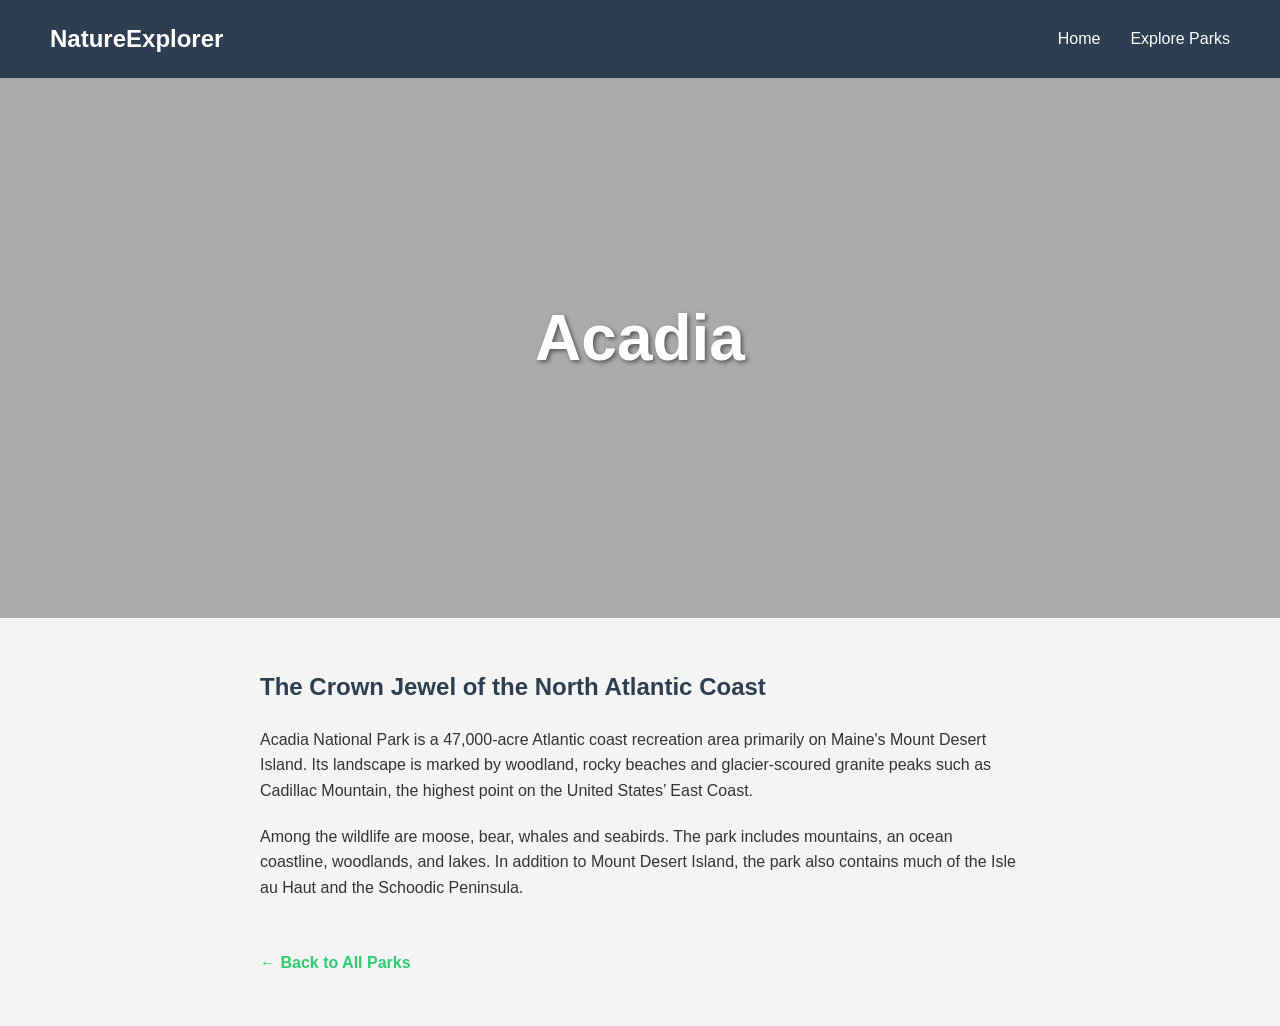
==== acadia.html @ 6b274d3b "Create nature exploration landing page and 7 sub-pages - Created index.html with hero section. - Cre" ====
<!DOCTYPE html>
<html lang="en">
<head>
    <meta charset="UTF-8">
    <meta name="viewport" content="width=device-width, initial-scale=1.0">
    <title>Acadia National Park - NatureExplorer</title>
    <link rel="stylesheet" href="style.css">
</head>
<body>
    <nav class="solid">
        <a href="index.html" class="logo">NatureExplorer</a>
        <ul class="nav-links">
            <li><a href="index.html">Home</a></li>
            <li><a href="parks.html">Explore Parks</a></li>
        </ul>
    </nav>
    <div class="hero sub-page" style="background-image: linear-gradient(rgba(0,0,0,0.3), rgba(0,0,0,0.3)), url('https://images.unsplash.com/photo-1549402505-896881729056?auto=format&fit=crop&w=1920&q=80');">
        <h1>Acadia</h1>
    </div>
    <div class="content">
        <h2>The Crown Jewel of the North Atlantic Coast</h2>
        <p>Acadia National Park is a 47,000-acre Atlantic coast recreation area primarily on Maine's Mount Desert Island. Its landscape is marked by woodland, rocky beaches and glacier-scoured granite peaks such as Cadillac Mountain, the highest point on the United States’ East Coast.</p>
        <p>Among the wildlife are moose, bear, whales and seabirds. The park includes mountains, an ocean coastline, woodlands, and lakes. In addition to Mount Desert Island, the park also contains much of the Isle au Haut and the Schoodic Peninsula.</p>
        <a href="parks.html" class="back-link">&larr; Back to All Parks</a>
    </div>
</body>
</html>
---- style.css ----
/* Global Styles */
* {
    margin: 0;
    padding: 0;
    box-sizing: border-box;
}

body {
    font-family: 'Segoe UI', Tahoma, Geneva, Verdana, sans-serif;
    line-height: 1.6;
    background-color: #f4f4f4;
    color: #333;
}

/* Navigation */
nav {
    position: absolute;
    top: 0;
    width: 100%;
    padding: 20px 50px;
    display: flex;
    justify-content: space-between;
    align-items: center;
    z-index: 10;
    transition: background-color 0.3s ease;
}

/* For pages with a solid nav background */
nav.solid {
    position: relative;
    background-color: #2c3e50;
}

.logo {
    font-size: 1.5rem;
    font-weight: bold;
    text-decoration: none;
    color: #fff;
}

.nav-links {
    list-style: none;
    display: flex;
}

.nav-links li {
    margin-left: 30px;
}

.nav-links a {
    text-decoration: none;
    color: #fff;
    font-weight: 500;
    transition: color 0.3s ease;
}

.nav-links a:hover {
    color: #2ecc71;
}

/* Hero Sections */
.hero {
    background-position: center;
    background-repeat: no-repeat;
    background-size: cover;
    position: relative;
    display: flex;
    justify-content: center;
    align-items: center;
    text-align: center;
    color: #fff;
}

.hero.full-height {
    height: 100vh;
}

.hero.sub-page {
    height: 60vh;
}

.hero h1 {
    font-size: 4rem;
    text-shadow: 2px 2px 4px rgba(0,0,0,0.5);
    margin-bottom: 20px;
}

.hero p {
    font-size: 1.5rem;
    margin-bottom: 30px;
    text-shadow: 1px 1px 2px rgba(0,0,0,0.5);
}

.hero-content {
    max-width: 800px;
    padding: 20px;
}

/* Buttons and Links */
.btn {
    display: inline-block;
    padding: 15px 30px;
    font-size: 1.2rem;
    color: #fff;
    background-color: #2ecc71;
    text-decoration: none;
    border-radius: 5px;
    transition: background-color 0.3s ease;
}

.btn:hover {
    background-color: #27ae60;
}

.back-link {
    display: inline-block;
    margin-top: 30px;
    color: #2ecc71;
    text-decoration: none;
    font-weight: bold;
}

.back-link:hover {
    text-decoration: underline;
}

/* Layout Containers */
.container {
    max-width: 1200px;
    margin: 50px auto;
    padding: 0 20px;
}

.content {
    max-width: 800px;
    margin: 50px auto;
    padding: 0 20px;
}

.content h2 {
    margin-bottom: 20px;
    color: #2c3e50;
}

.content p {
    margin-bottom: 20px;
}

/* Grid for Parks Gallery */
.parks-grid {
    display: grid;
    grid-template-columns: repeat(auto-fit, minmax(300px, 1fr));
    gap: 30px;
    margin-top: 40px;
}

.park-card {
    background-color: #fff;
    border-radius: 10px;
    overflow: hidden;
    box-shadow: 0 4px 6px rgba(0,0,0,0.1);
    transition: transform 0.3s ease;
}

.park-card:hover {
    transform: translateY(-5px);
}

.park-image {
    height: 200px;
    background-size: cover;
    background-position: center;
}

.park-info {
    padding: 20px;
}

.park-info h2 {
    margin-bottom: 10px;
    font-size: 1.5rem;
    color: #2c3e50;
}

.park-info p {
    font-size: 1rem;
    color: #666;
    margin-bottom: 20px;
    line-height: 1.5;
}

.park-info .btn {
    padding: 10px 20px;
    font-size: 1rem;
}

/* Responsive */
@media (max-width: 768px) {
    nav {
        padding: 20px;
    }
    .hero h1 {
        font-size: 2.5rem;
    }
    .hero p {
        font-size: 1.2rem;
    }
}
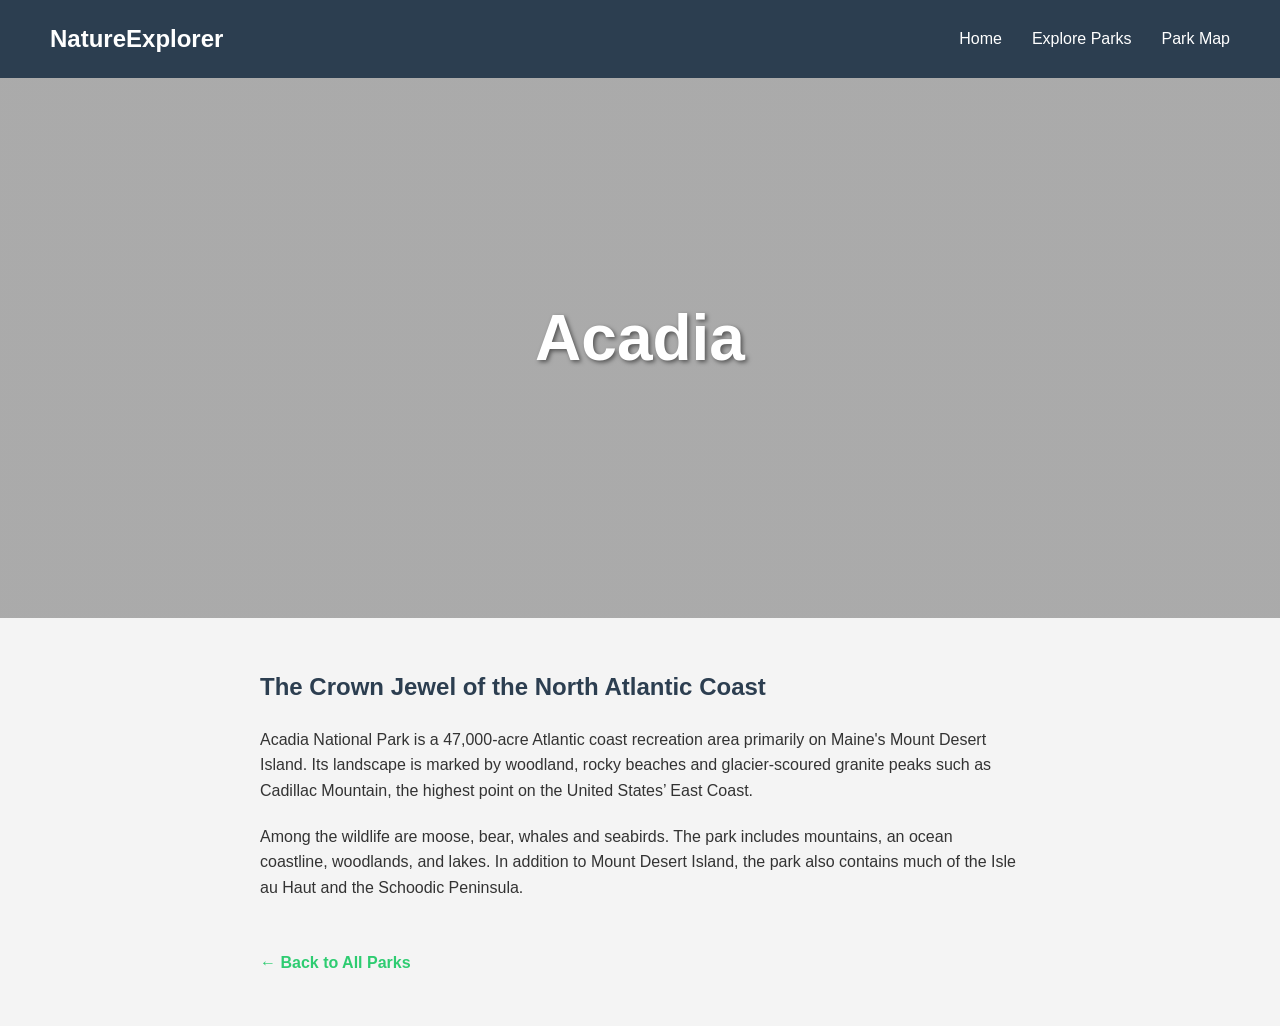
==== commit 665ae26f: "Add interactive park map and update site-wide navigation - Created map.html with Google Maps JavaScr" ====
--- a/acadia.html
+++ b/acadia.html
@@ -11,7 +11,7 @@
         <a href="index.html" class="logo">NatureExplorer</a>
         <ul class="nav-links">
             <li><a href="index.html">Home</a></li>
-            <li><a href="parks.html">Explore Parks</a></li>
+            <li><a href="parks.html">Explore Parks</a></li><li><a href="map.html">Park Map</a></li>
         </ul>
     </nav>
     <div class="hero sub-page" style="background-image: linear-gradient(rgba(0,0,0,0.3), rgba(0,0,0,0.3)), url('https://images.unsplash.com/photo-1549402505-896881729056?auto=format&fit=crop&w=1920&q=80');">
--- a/style.css
+++ b/style.css
@@ -206,3 +206,18 @@
         font-size: 1.2rem;
     }
 }
+
+/* Map specific styles */
+#map {
+    height: 600px;
+    width: 100%;
+    border-radius: 12px;
+    box-shadow: 0 4px 15px rgba(0,0,0,0.1);
+    margin: 2rem 0 3rem 0;
+}
+
+@media (max-width: 768px) {
+    #map {
+        height: 400px;
+    }
+}
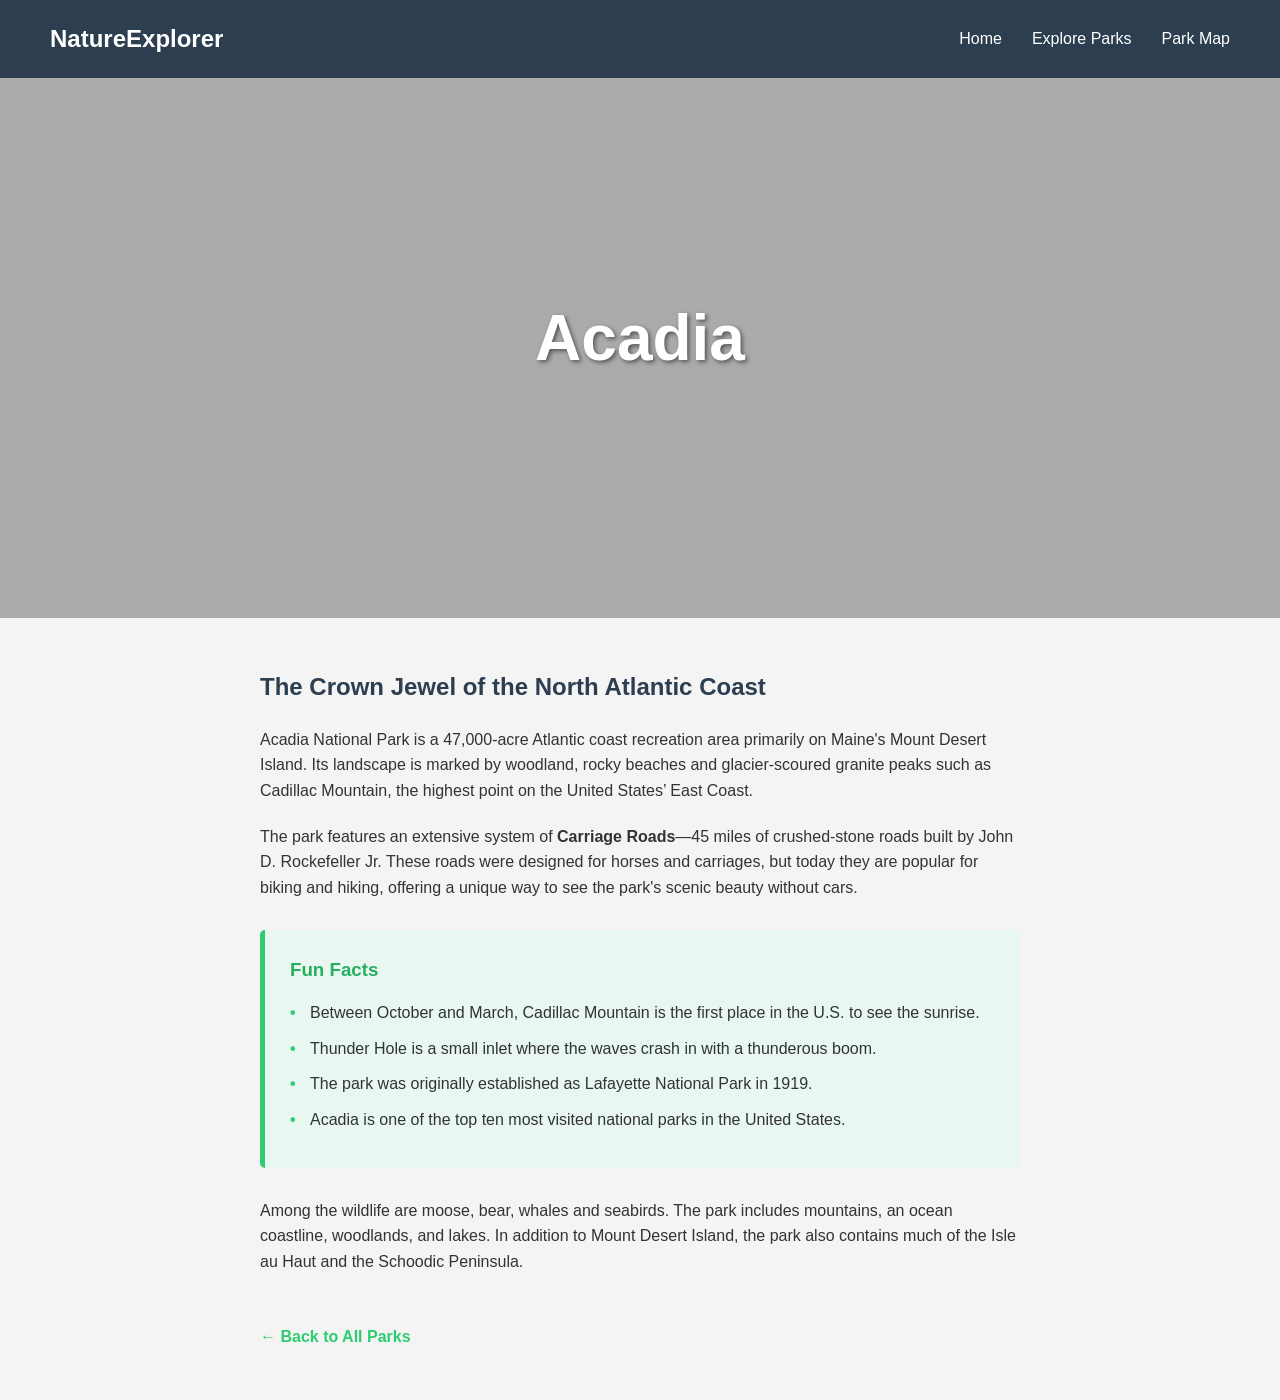
==== commit b6f2878f: "Create a multi-page nature exploration site for GitHub Pages - Add index.html as a landing page with" ====
--- a/acadia.html
+++ b/acadia.html
@@ -20,7 +20,21 @@
     <div class="content">
         <h2>The Crown Jewel of the North Atlantic Coast</h2>
         <p>Acadia National Park is a 47,000-acre Atlantic coast recreation area primarily on Maine's Mount Desert Island. Its landscape is marked by woodland, rocky beaches and glacier-scoured granite peaks such as Cadillac Mountain, the highest point on the United States’ East Coast.</p>
+
+        <p>The park features an extensive system of <strong>Carriage Roads</strong>—45 miles of crushed-stone roads built by John D. Rockefeller Jr. These roads were designed for horses and carriages, but today they are popular for biking and hiking, offering a unique way to see the park's scenic beauty without cars.</p>
+
+        <div class="fun-facts">
+            <h3>Fun Facts</h3>
+            <ul>
+                <li>Between October and March, Cadillac Mountain is the first place in the U.S. to see the sunrise.</li>
+                <li>Thunder Hole is a small inlet where the waves crash in with a thunderous boom.</li>
+                <li>The park was originally established as Lafayette National Park in 1919.</li>
+                <li>Acadia is one of the top ten most visited national parks in the United States.</li>
+            </ul>
+        </div>
+
         <p>Among the wildlife are moose, bear, whales and seabirds. The park includes mountains, an ocean coastline, woodlands, and lakes. In addition to Mount Desert Island, the park also contains much of the Isle au Haut and the Schoodic Peninsula.</p>
+
         <a href="parks.html" class="back-link">&larr; Back to All Parks</a>
     </div>
 </body>
--- a/style.css
+++ b/style.css
@@ -221,3 +221,35 @@
         height: 400px;
     }
 }
+
+/* Fun Facts Section */
+.fun-facts {
+    background-color: #e8f8f0;
+    padding: 25px;
+    border-left: 5px solid #2ecc71;
+    border-radius: 5px;
+    margin: 30px 0;
+}
+
+.fun-facts h3 {
+    margin-bottom: 15px;
+    color: #27ae60;
+}
+
+.fun-facts ul {
+    list-style: none;
+}
+
+.fun-facts li {
+    margin-bottom: 10px;
+    padding-left: 20px;
+    position: relative;
+}
+
+.fun-facts li::before {
+    content: "•";
+    color: #2ecc71;
+    font-weight: bold;
+    position: absolute;
+    left: 0;
+}
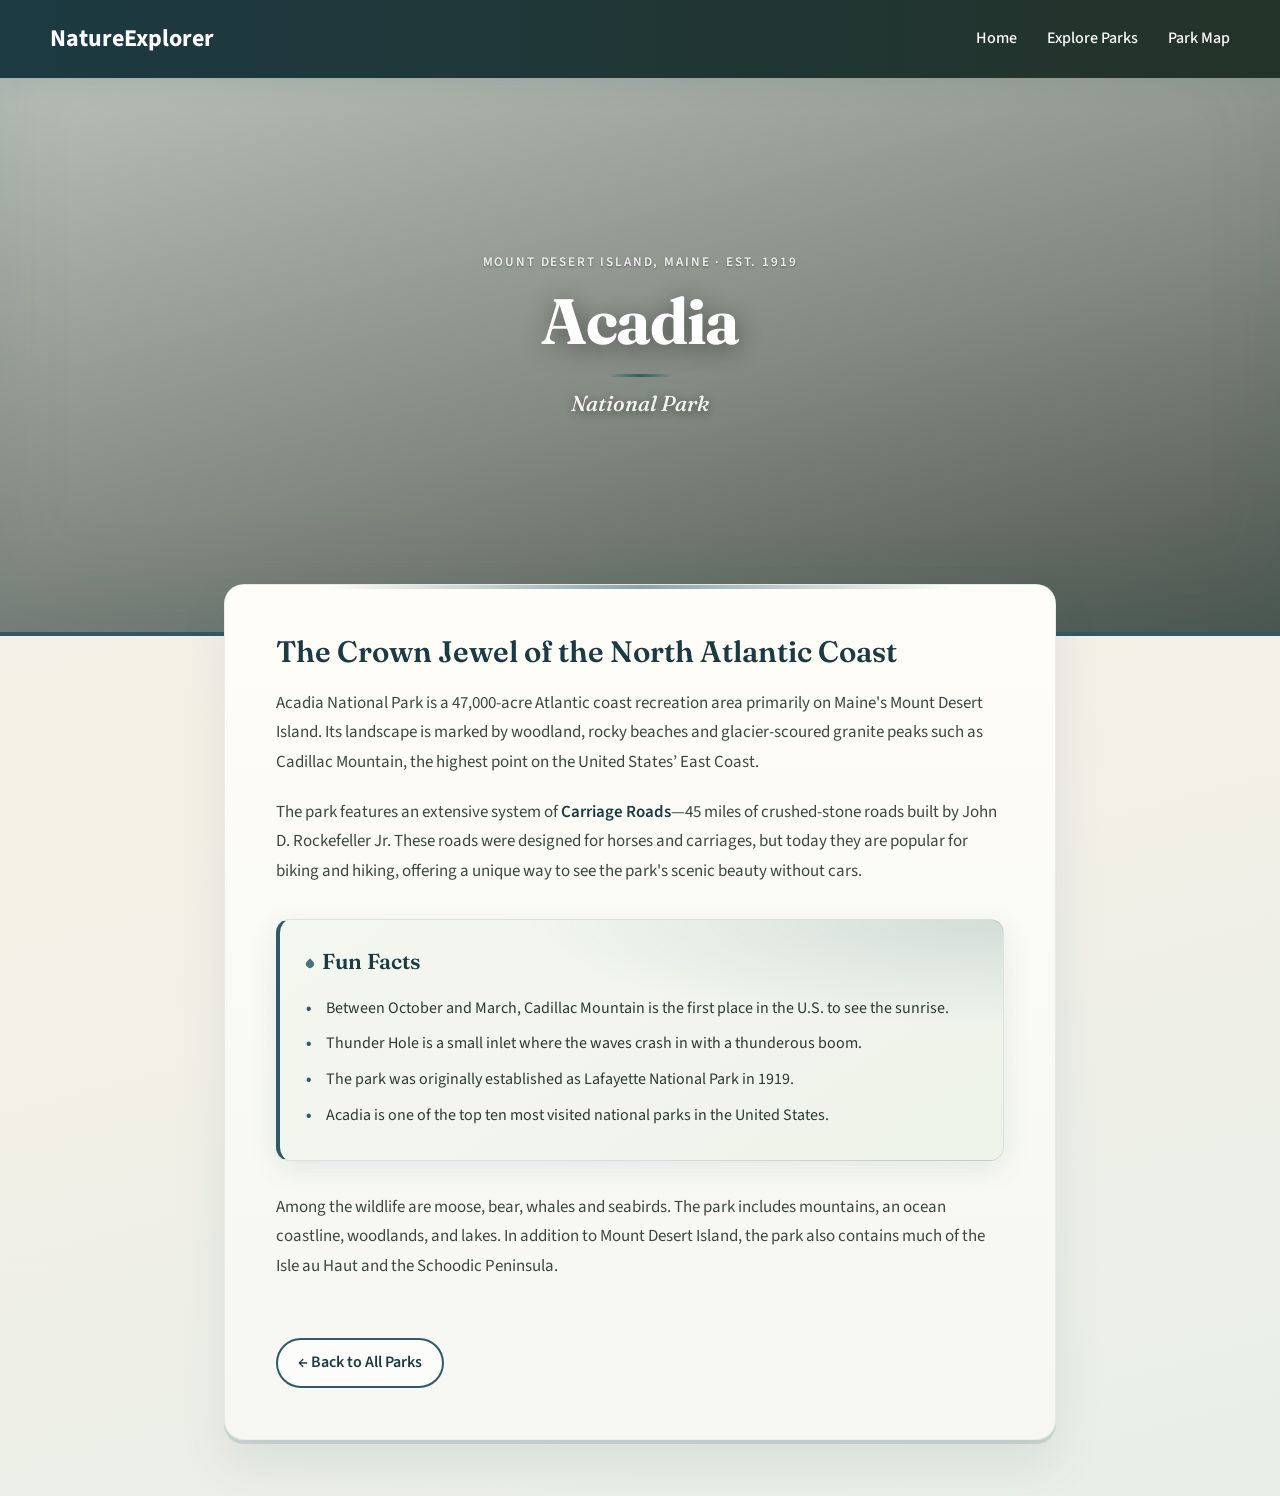
==== commit af621903: "Enhance park detail pages with updated structure and styling - Refactored HTML for individual park p" ====
--- a/acadia.html
+++ b/acadia.html
@@ -6,36 +6,46 @@
     <title>Acadia National Park - NatureExplorer</title>
     <link rel="stylesheet" href="style.css">
 </head>
-<body>
+<body class="park-page park-acadia">
     <nav class="solid">
         <a href="index.html" class="logo">NatureExplorer</a>
         <ul class="nav-links">
             <li><a href="index.html">Home</a></li>
-            <li><a href="parks.html">Explore Parks</a></li><li><a href="map.html">Park Map</a></li>
+            <li><a href="parks.html">Explore Parks</a></li>
+            <li><a href="map.html">Park Map</a></li>
         </ul>
     </nav>
-    <div class="hero sub-page" style="background-image: linear-gradient(rgba(0,0,0,0.3), rgba(0,0,0,0.3)), url('https://images.unsplash.com/photo-1549402505-896881729056?auto=format&fit=crop&w=1920&q=80');">
-        <h1>Acadia</h1>
-    </div>
-    <div class="content">
-        <h2>The Crown Jewel of the North Atlantic Coast</h2>
-        <p>Acadia National Park is a 47,000-acre Atlantic coast recreation area primarily on Maine's Mount Desert Island. Its landscape is marked by woodland, rocky beaches and glacier-scoured granite peaks such as Cadillac Mountain, the highest point on the United States’ East Coast.</p>
+    <header
+        class="hero sub-page park-hero"
+        style="--park-hero-image: url('https://images.unsplash.com/photo-1549402505-896881729056?auto=format&fit=crop&w=1920&q=80');"
+    >
+        <div class="hero-inner">
+            <p class="hero-eyebrow">Mount Desert Island, Maine · Est. 1919</p>
+            <h1>Acadia</h1>
+            <p class="hero-tagline">National Park</p>
+        </div>
+    </header>
+    <main class="park-main">
+        <div class="content park-detail">
+            <h2>The Crown Jewel of the North Atlantic Coast</h2>
+            <p>Acadia National Park is a 47,000-acre Atlantic coast recreation area primarily on Maine's Mount Desert Island. Its landscape is marked by woodland, rocky beaches and glacier-scoured granite peaks such as Cadillac Mountain, the highest point on the United States’ East Coast.</p>
 
-        <p>The park features an extensive system of <strong>Carriage Roads</strong>—45 miles of crushed-stone roads built by John D. Rockefeller Jr. These roads were designed for horses and carriages, but today they are popular for biking and hiking, offering a unique way to see the park's scenic beauty without cars.</p>
+            <p>The park features an extensive system of <strong>Carriage Roads</strong>—45 miles of crushed-stone roads built by John D. Rockefeller Jr. These roads were designed for horses and carriages, but today they are popular for biking and hiking, offering a unique way to see the park's scenic beauty without cars.</p>
 
-        <div class="fun-facts">
-            <h3>Fun Facts</h3>
-            <ul>
-                <li>Between October and March, Cadillac Mountain is the first place in the U.S. to see the sunrise.</li>
-                <li>Thunder Hole is a small inlet where the waves crash in with a thunderous boom.</li>
-                <li>The park was originally established as Lafayette National Park in 1919.</li>
-                <li>Acadia is one of the top ten most visited national parks in the United States.</li>
-            </ul>
+            <div class="fun-facts">
+                <h3>Fun Facts</h3>
+                <ul>
+                    <li>Between October and March, Cadillac Mountain is the first place in the U.S. to see the sunrise.</li>
+                    <li>Thunder Hole is a small inlet where the waves crash in with a thunderous boom.</li>
+                    <li>The park was originally established as Lafayette National Park in 1919.</li>
+                    <li>Acadia is one of the top ten most visited national parks in the United States.</li>
+                </ul>
+            </div>
+
+            <p>Among the wildlife are moose, bear, whales and seabirds. The park includes mountains, an ocean coastline, woodlands, and lakes. In addition to Mount Desert Island, the park also contains much of the Isle au Haut and the Schoodic Peninsula.</p>
+
+            <a href="parks.html" class="back-link">&larr; Back to All Parks</a>
         </div>
-
-        <p>Among the wildlife are moose, bear, whales and seabirds. The park includes mountains, an ocean coastline, woodlands, and lakes. In addition to Mount Desert Island, the park also contains much of the Isle au Haut and the Schoodic Peninsula.</p>
-
-        <a href="parks.html" class="back-link">&larr; Back to All Parks</a>
-    </div>
+    </main>
 </body>
 </html>
--- a/style.css
+++ b/style.css
@@ -1,3 +1,5 @@
+@import url('https://fonts.googleapis.com/css2?family=Fraunces:opsz,wght@9..144,500;600;700&family=Source+Sans+3:ital,wght@0,400;0,600;1,400&display=swap');
+
 /* Global Styles */
 * {
     margin: 0;
@@ -253,3 +255,249 @@
     position: absolute;
     left: 0;
 }
+
+/* --- Individual park pages (nature-themed) --- */
+body.park-page {
+    font-family: 'Source Sans 3', 'Segoe UI', Tahoma, Geneva, Verdana, sans-serif;
+    background: linear-gradient(165deg, #eef4ec 0%, #f5f0e6 45%, #e8efe8 100%);
+    color: #2d3a32;
+    min-height: 100vh;
+    --park-accent: #3d6b4f;
+    --park-accent-deep: #2a4a36;
+    --park-accent-soft: rgba(61, 107, 79, 0.14);
+    --park-glow: rgba(61, 107, 79, 0.08);
+}
+
+body.park-page.park-yellowstone {
+    --park-accent: #b8892a;
+    --park-accent-deep: #7a5c16;
+    --park-accent-soft: rgba(184, 137, 42, 0.16);
+    --park-glow: rgba(184, 137, 42, 0.12);
+}
+
+body.park-page.park-yosemite {
+    --park-accent: #4a6b52;
+    --park-accent-deep: #2f4536;
+    --park-accent-soft: rgba(74, 107, 82, 0.16);
+    --park-glow: rgba(74, 107, 82, 0.1);
+}
+
+body.park-page.park-banff {
+    --park-accent: #2a6f7c;
+    --park-accent-deep: #1a4a52;
+    --park-accent-soft: rgba(42, 111, 124, 0.15);
+    --park-glow: rgba(42, 111, 124, 0.1);
+}
+
+body.park-page.park-zion {
+    --park-accent: #b55c3b;
+    --park-accent-deep: #7a3d26;
+    --park-accent-soft: rgba(181, 92, 59, 0.16);
+    --park-glow: rgba(181, 92, 59, 0.12);
+}
+
+body.park-page.park-grand-canyon {
+    --park-accent: #a85c3c;
+    --park-accent-deep: #6b3823;
+    --park-accent-soft: rgba(168, 92, 60, 0.16);
+    --park-glow: rgba(168, 92, 60, 0.1);
+}
+
+body.park-page.park-acadia {
+    --park-accent: #2d5a66;
+    --park-accent-deep: #1c3a42;
+    --park-accent-soft: rgba(45, 90, 102, 0.15);
+    --park-glow: rgba(45, 90, 102, 0.1);
+}
+
+body.park-page nav.solid {
+    background: linear-gradient(90deg, var(--park-accent-deep), #243329);
+    box-shadow: 0 4px 20px var(--park-glow);
+}
+
+body.park-page .hero.park-hero {
+    height: 62vh;
+    min-height: 320px;
+    background-size: cover;
+    background-position: center;
+    background-image:
+        linear-gradient(
+            165deg,
+            rgba(20, 35, 28, 0.25) 0%,
+            rgba(20, 35, 28, 0.5) 55%,
+            rgba(20, 35, 28, 0.75) 100%
+        ),
+        var(--park-hero-image);
+    border-bottom: 4px solid var(--park-accent);
+    box-shadow: inset 0 -40px 80px var(--park-glow);
+}
+
+body.park-page .hero.park-hero .hero-inner {
+    max-width: 52rem;
+    padding: 1.5rem 1.75rem 2rem;
+    text-align: center;
+}
+
+body.park-page .hero.park-hero .hero-eyebrow {
+    font-family: 'Source Sans 3', sans-serif;
+    font-size: 0.82rem;
+    font-weight: 600;
+    letter-spacing: 0.14em;
+    text-transform: uppercase;
+    color: rgba(255, 255, 255, 0.88);
+    margin-bottom: 0.85rem;
+    text-shadow: 0 1px 2px rgba(0, 0, 0, 0.35);
+}
+
+body.park-page .hero.park-hero .hero-tagline {
+    font-family: 'Fraunces', Georgia, serif;
+    font-size: 1.35rem;
+    font-weight: 500;
+    font-style: italic;
+    color: rgba(255, 255, 255, 0.92);
+    margin-top: 0.6rem;
+    text-shadow: 0 2px 8px rgba(0, 0, 0, 0.45);
+}
+
+body.park-page .hero.park-hero h1 {
+    font-family: 'Fraunces', Georgia, serif;
+    font-size: clamp(2.6rem, 7vw, 4rem);
+    font-weight: 700;
+    line-height: 1.1;
+    letter-spacing: -0.02em;
+    margin: 0;
+    text-shadow: 0 4px 24px rgba(0, 0, 0, 0.45);
+}
+
+body.park-page .hero.park-hero h1::after {
+    content: "";
+    display: block;
+    width: 4rem;
+    height: 3px;
+    margin: 1.1rem auto 0;
+    border-radius: 3px;
+    background: linear-gradient(90deg, transparent, var(--park-accent), transparent);
+    opacity: 0.95;
+}
+
+body.park-page .park-main {
+    padding: 0 1.25rem 3.5rem;
+}
+
+body.park-page .content.park-detail {
+    max-width: 52rem;
+    margin: -3.25rem auto 0;
+    position: relative;
+    z-index: 1;
+    background: linear-gradient(180deg, #fefdf8 0%, #f6f7f2 100%);
+    padding: clamp(1.75rem, 4vw, 3rem) clamp(1.5rem, 4vw, 3.25rem) clamp(2rem, 4vw, 3.25rem);
+    border-radius: 20px;
+    box-shadow:
+        0 4px 0 var(--park-accent-soft),
+        0 24px 48px var(--park-glow),
+        0 1px 0 rgba(255, 255, 255, 0.9) inset;
+    border: 1px solid rgba(45, 58, 50, 0.08);
+}
+
+body.park-page .content.park-detail::before {
+    content: "";
+    position: absolute;
+    top: 0;
+    left: 12%;
+    right: 12%;
+    height: 4px;
+    border-radius: 0 0 6px 6px;
+    background: linear-gradient(90deg, transparent, var(--park-accent), transparent);
+    opacity: 0.55;
+}
+
+body.park-page .content.park-detail h2 {
+    font-family: 'Fraunces', Georgia, serif;
+    font-size: clamp(1.5rem, 3.5vw, 1.85rem);
+    font-weight: 600;
+    color: var(--park-accent-deep);
+    margin-bottom: 1.15rem;
+    line-height: 1.25;
+}
+
+body.park-page .content.park-detail p {
+    font-size: 1.06rem;
+    line-height: 1.75;
+    color: #3d4740;
+}
+
+body.park-page .content.park-detail p strong {
+    color: var(--park-accent-deep);
+    font-weight: 600;
+}
+
+body.park-page .fun-facts {
+    background:
+        radial-gradient(ellipse 120% 80% at 100% 0%, var(--park-accent-soft), transparent 55%),
+        linear-gradient(145deg, #f3f7f0, #eef3ea);
+    border: 1px solid rgba(45, 58, 50, 0.1);
+    border-left: 4px solid var(--park-accent);
+    border-radius: 14px;
+    padding: 1.6rem 1.6rem 1.35rem;
+    margin: 2rem 0;
+    box-shadow: 0 8px 28px var(--park-glow);
+}
+
+body.park-page .fun-facts h3 {
+    font-family: 'Fraunces', Georgia, serif;
+    font-size: 1.35rem;
+    font-weight: 600;
+    color: var(--park-accent-deep);
+    margin-bottom: 1rem;
+}
+
+body.park-page .fun-facts h3::before {
+    content: "";
+    display: inline-block;
+    width: 0.5rem;
+    height: 0.5rem;
+    margin-right: 0.5rem;
+    border-radius: 50% 0 50% 50%;
+    background: var(--park-accent);
+    vertical-align: middle;
+    transform: rotate(-45deg);
+    opacity: 0.85;
+}
+
+body.park-page .fun-facts li::before {
+    color: var(--park-accent);
+}
+
+body.park-page .back-link {
+    display: inline-flex;
+    align-items: center;
+    gap: 0.45rem;
+    margin-top: 2.25rem;
+    padding: 0.65rem 1.25rem;
+    border-radius: 999px;
+    border: 2px solid var(--park-accent);
+    color: var(--park-accent-deep);
+    background: rgba(255, 255, 255, 0.7);
+    font-weight: 600;
+    text-decoration: none;
+    transition: background 0.25s ease, color 0.25s ease, box-shadow 0.25s ease;
+}
+
+body.park-page .back-link:hover {
+    background: var(--park-accent);
+    color: #fff;
+    text-decoration: none;
+    box-shadow: 0 6px 20px var(--park-accent-soft);
+}
+
+@media (max-width: 768px) {
+    body.park-page .hero.park-hero {
+        height: 50vh;
+        min-height: 280px;
+    }
+
+    body.park-page .content.park-detail {
+        margin-top: -2rem;
+        border-radius: 16px;
+    }
+}
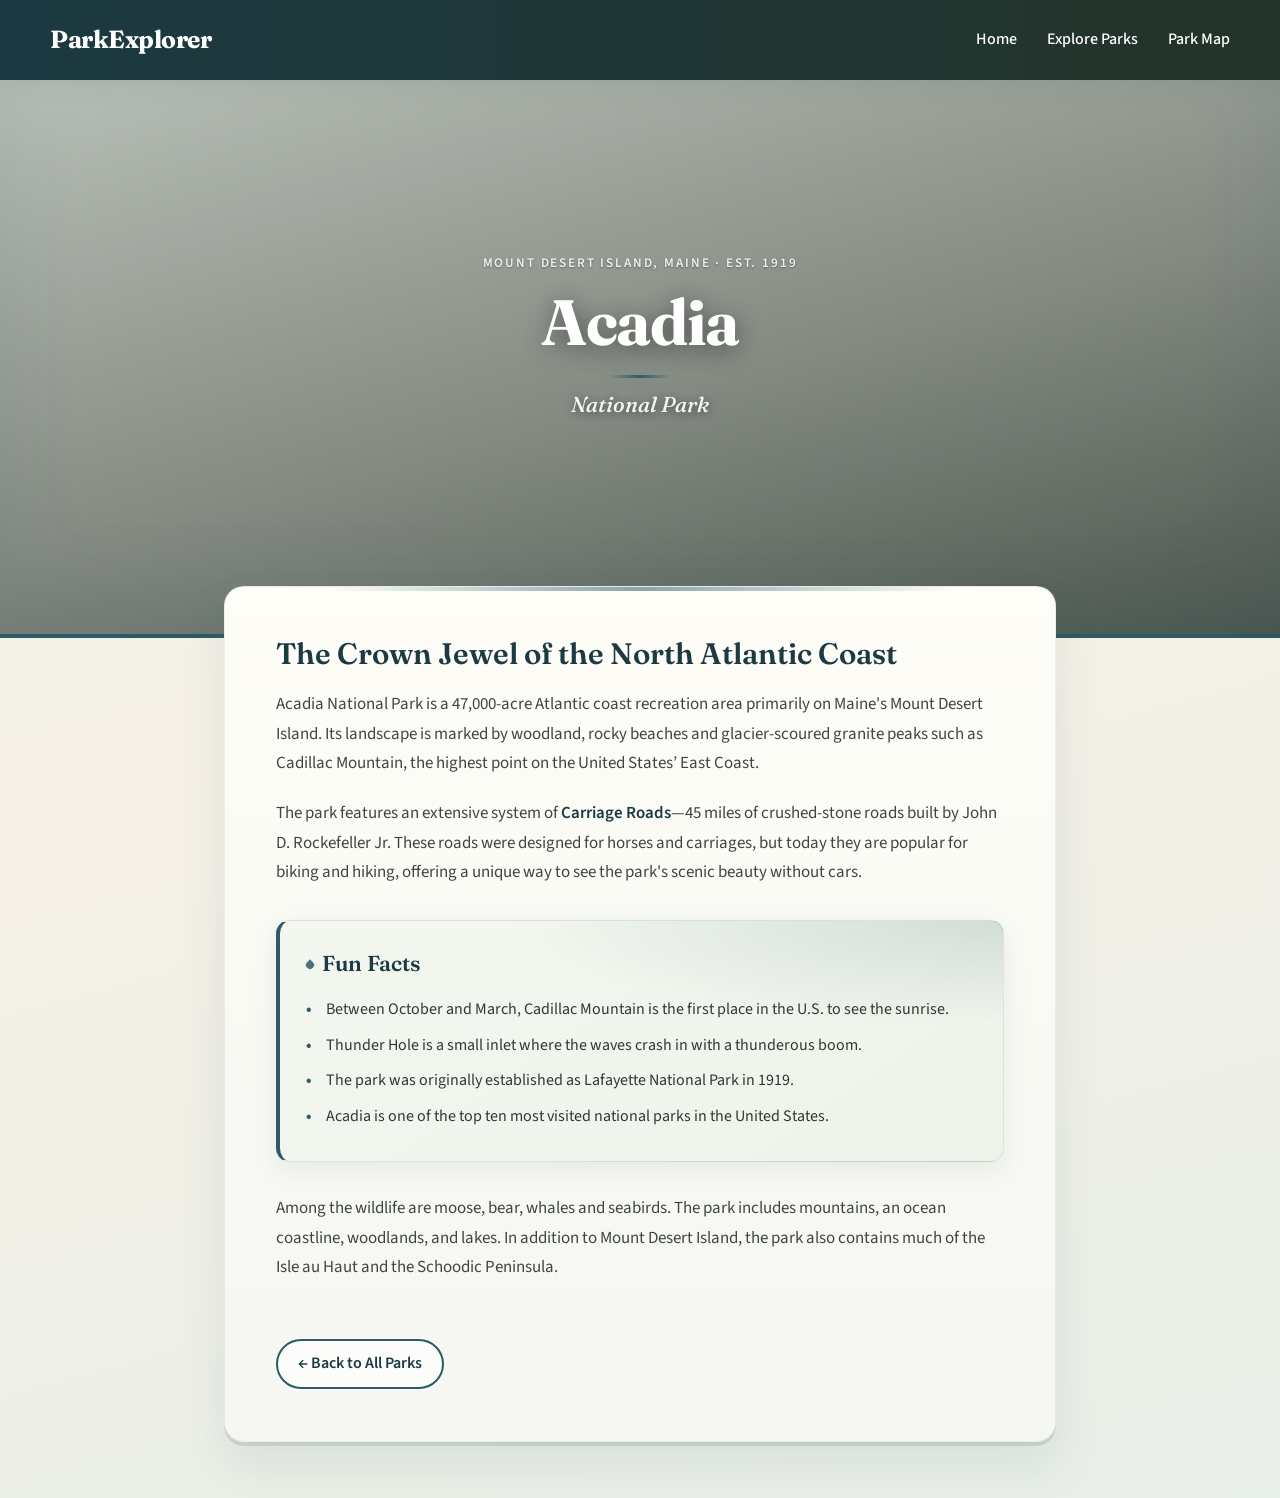
==== commit 0a042579: "Update site branding and enhance explore parks layout - Changed site branding from "NatureExplorer" " ====
--- a/acadia.html
+++ b/acadia.html
@@ -3,12 +3,12 @@
 <head>
     <meta charset="UTF-8">
     <meta name="viewport" content="width=device-width, initial-scale=1.0">
-    <title>Acadia National Park - NatureExplorer</title>
+    <title>Acadia National Park - ParkExplorer</title>
     <link rel="stylesheet" href="style.css">
 </head>
 <body class="park-page park-acadia">
     <nav class="solid">
-        <a href="index.html" class="logo">NatureExplorer</a>
+        <a href="index.html" class="logo">ParkExplorer</a>
         <ul class="nav-links">
             <li><a href="index.html">Home</a></li>
             <li><a href="parks.html">Explore Parks</a></li>
--- a/style.css
+++ b/style.css
@@ -34,8 +34,10 @@
 }
 
 .logo {
-    font-size: 1.5rem;
-    font-weight: bold;
+    font-family: 'Fraunces', Georgia, serif;
+    font-size: 1.55rem;
+    font-weight: 700;
+    letter-spacing: -0.02em;
     text-decoration: none;
     color: #fff;
 }
@@ -501,3 +503,137 @@
         border-radius: 16px;
     }
 }
+
+/* --- Explore Parks directory (aligned with park detail pages) --- */
+body.park-page.explore-parks .content.park-detail.explore-board {
+    max-width: 72rem;
+    padding-bottom: clamp(2rem, 4vw, 3.5rem);
+}
+
+body.park-page.explore-parks .explore-intro {
+    text-align: center;
+    max-width: 42rem;
+    margin: 0 auto 2.5rem;
+    font-size: 1.08rem;
+    line-height: 1.75;
+    color: #3d4740;
+}
+
+body.park-page.explore-parks .explore-board-heading {
+    font-family: 'Fraunces', Georgia, serif;
+    font-size: clamp(1.35rem, 2.5vw, 1.6rem);
+    font-weight: 600;
+    color: var(--park-accent-deep);
+    text-align: center;
+    margin-bottom: 1.75rem;
+}
+
+body.park-page.explore-parks .parks-grid.explore-grid {
+    margin-top: 0;
+    gap: clamp(1.25rem, 3vw, 2rem);
+    grid-template-columns: repeat(auto-fill, minmax(min(100%, 320px), 1fr));
+}
+
+body.park-page.explore-parks .explore-grid .park-card {
+    --card-accent: var(--park-accent);
+    --card-accent-deep: var(--park-accent-deep);
+    --card-soft: var(--park-accent-soft);
+    border-radius: 16px;
+    border: 1px solid rgba(45, 58, 50, 0.08);
+    box-shadow:
+        0 2px 0 var(--card-soft),
+        0 16px 40px var(--park-glow);
+    transition: transform 0.3s ease, box-shadow 0.3s ease;
+    overflow: hidden;
+}
+
+body.park-page.explore-parks .explore-grid .park-card:hover {
+    transform: translateY(-6px);
+    box-shadow:
+        0 4px 0 var(--card-soft),
+        0 24px 48px var(--park-glow);
+}
+
+body.park-page.explore-parks .park-card[data-park="yellowstone"] {
+    --card-accent: #b8892a;
+    --card-accent-deep: #7a5c16;
+    --card-soft: rgba(184, 137, 42, 0.18);
+}
+
+body.park-page.explore-parks .park-card[data-park="yosemite"] {
+    --card-accent: #4a6b52;
+    --card-accent-deep: #2f4536;
+    --card-soft: rgba(74, 107, 82, 0.18);
+}
+
+body.park-page.explore-parks .park-card[data-park="banff"] {
+    --card-accent: #2a6f7c;
+    --card-accent-deep: #1a4a52;
+    --card-soft: rgba(42, 111, 124, 0.16);
+}
+
+body.park-page.explore-parks .park-card[data-park="zion"] {
+    --card-accent: #b55c3b;
+    --card-accent-deep: #7a3d26;
+    --card-soft: rgba(181, 92, 59, 0.18);
+}
+
+body.park-page.explore-parks .park-card[data-park="grand-canyon"] {
+    --card-accent: #a85c3c;
+    --card-accent-deep: #6b3823;
+    --card-soft: rgba(168, 92, 60, 0.16);
+}
+
+body.park-page.explore-parks .park-card[data-park="acadia"] {
+    --card-accent: #2d5a66;
+    --card-accent-deep: #1c3a42;
+    --card-soft: rgba(45, 90, 102, 0.16);
+}
+
+body.park-page.explore-parks .explore-grid .park-image {
+    height: 220px;
+    position: relative;
+}
+
+body.park-page.explore-parks .explore-grid .park-image::after {
+    content: "";
+    position: absolute;
+    left: 0;
+    right: 0;
+    bottom: 0;
+    height: 4px;
+    background: linear-gradient(90deg, transparent, var(--card-accent), transparent);
+}
+
+body.park-page.explore-parks .explore-grid .park-info h2 {
+    font-family: 'Fraunces', Georgia, serif;
+    font-size: 1.45rem;
+    color: var(--card-accent-deep);
+    margin-bottom: 0.65rem;
+}
+
+body.park-page.explore-parks .explore-grid .park-info p {
+    color: #4a5550;
+    line-height: 1.6;
+}
+
+body.park-page.explore-parks .explore-grid .park-info .btn {
+    background: var(--card-accent);
+    border-radius: 999px;
+    font-weight: 600;
+    box-shadow: 0 4px 14px var(--card-soft);
+    transition: background 0.25s ease, transform 0.2s ease, box-shadow 0.25s ease;
+}
+
+body.park-page.explore-parks .explore-grid .park-info .btn:hover {
+    background: var(--card-accent-deep);
+    transform: translateY(-1px);
+    box-shadow: 0 6px 20px var(--card-soft);
+}
+
+@media (max-width: 768px) {
+    body.park-page.explore-parks .content.park-detail.explore-board {
+        padding-left: 1.25rem;
+        padding-right: 1.25rem;
+    }
+}
